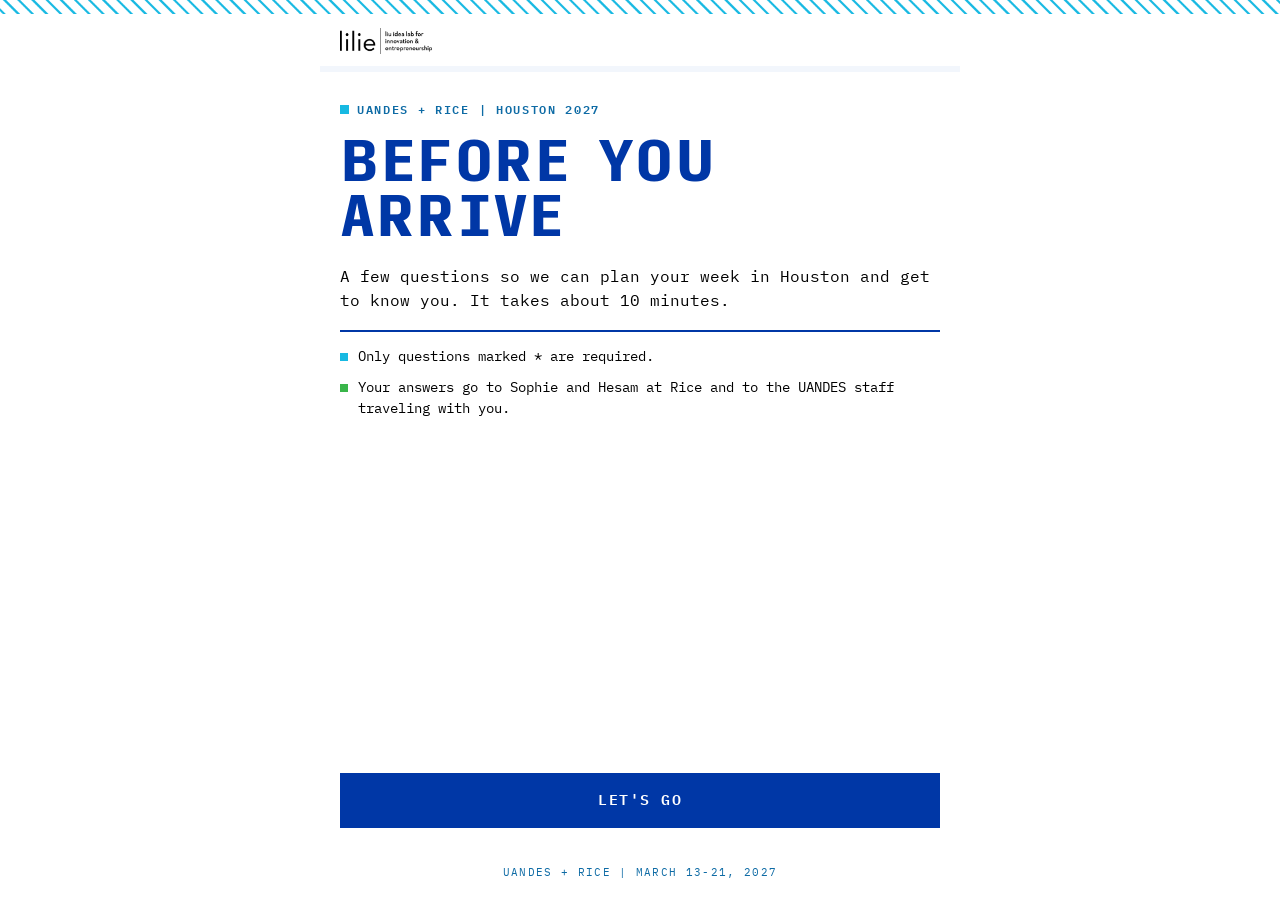
==== index.html @ a7459e4f "One row per student: Part 2 fills in the Part 1 row by response_id; bump cache to v7 Co-Authored-By:" ====
<!doctype html>
<html lang="en">
<head>
<meta charset="utf-8">
<meta name="viewport" content="width=device-width, initial-scale=1, viewport-fit=cover">
<meta name="robots" content="noindex, nofollow">
<title>UANDES + Rice: Before You Arrive</title>
<link rel="stylesheet" href="styles.css?v=7">
</head>
<body>
<div class="hatch"></div>
<header class="top">
  <img src="assets/logos/lilie-logo-black.png" alt="Lilie, Rice University">
  <span class="step-count"></span>
</header>
<div class="progress" aria-hidden="true"><div></div></div>
<main></main>
<footer class="foot">UANDES + Rice | March 13-21, 2027</footer>

<script>
window.SURVEY = {
  part: 1,
  followingCount: 13,   // Part 2 questions, so the counter reads 1 / 24
  section: 'Before you arrive', // small label above each Part 1 question
  lastButton: 'Next',   // Part 1 saves here, but the survey keeps going
  // Paste the Apps Script web app URL here after deploying (see README). Empty = preview mode.
  endpoint: 'https://script.google.com/macros/s/AKfycbxNyb_mRXpFgIN3GOKqruZxigO8lkxcNyaQHUfifzDai0SGBi0r84ZdmDY13q8i8tthpQ/exec',
  // YouTube embed URL for the hello video, e.g. https://www.youtube-nocookie.com/embed/VIDEO_ID . Empty = no video.
  videoUrl: '',
  welcome: {
    kicker: 'UANDES + Rice | Houston 2027',
    title: 'Before you arrive',
    lede: 'A few questions so we can plan your week in Houston and get to know you. It takes about 10 minutes.',
    facts: [
      'Only questions marked * are required.',
      'Your answers go to Sophie and Hesam at Rice and to the UANDES staff traveling with you.'
    ]
  },
  questions: [
    { id: 'full_name', type: 'text', required: true, title: "What's your first and last name?", autocomplete: 'name' },
    { id: 'call_me', type: 'text', title: 'What should we call you, and how do you say it?', placeholder: 'Example: Cami (KAH-mee)' },
    { id: 'whatsapp', type: 'tel', required: true, greet: true, title: "What's your WhatsApp number?", placeholder: '+56 9 ...', autocomplete: 'tel' },
    { id: 'linkedin', type: 'url', title: 'If you have a LinkedIn profile, share the link', placeholder: 'linkedin.com/in/...' },
    { id: 'phone_us', type: 'single', title: 'Will your phone work in the US without Wi-Fi?', options: ['Yes', 'Wi-Fi only', 'Not sure'] },
    { id: 'age', type: 'number', required: true, title: 'How old will you be on March 13, 2027?' },
    { id: 'food_needs', type: 'multi', required: true, title: 'Do you have any dietary considerations?', help: 'Pick all that apply.', options: ['None', 'Vegetarian', 'Vegan', 'No pork', 'Gluten-free', 'Lactose-free'], exclusive: ['None'], other: true },
    { id: 'snacks', type: 'text', title: 'What are your favorite snacks and drinks?' },
    { id: 'safety', type: 'long', required: true, title: 'Anything we need to know to keep you safe?', help: 'A serious allergy, an EpiPen, heat, or considerations around long periods of walking or standing. Write "none" if nothing.' },
    { id: 'photos', type: 'single', title: 'Is it OK if we take photos and video of you during the program?', options: ['Yes', 'Yes, but not on social media', 'No'] },
    { id: 'tshirt', type: 'single', grid: true, title: "What's your T-shirt size?", help: 'Bella+Canvas unisex, US sizing. <a href="https://www.bellacanvas.com/fit-size-charts" target="_blank" rel="noopener">See the size chart</a>.', options: ['XS', 'S', 'M', 'L', 'XL', '2XL'] }
  ],
  thanks: {
    title: name => name ? 'Halfway there, ' + name + '!' : 'Halfway there!',
    body: "Your answers so far are saved. Next up: a few questions to help us plan sessions and outings for you.",
    next: { href: 'part-2.html?from=1', label: 'Next' },
    // The "halfway" GIF between Part 1 and Part 2. Hidden until the file exists.
    gif: 'assets/gif-part1-halfway.gif',
    gifAlt: 'Sophie and Hesam cheering in the Lilie space at Rice'
  }
};
</script>
<script src="app.js?v=7"></script>
</body>
</html>
---- styles.css ----
/* UANDES intake survey. Lilie "Hatch" look: white ground, navy Input display, IBM Plex Mono body,
   cyan hatch band, small coloured squares, flat navy buttons, no rounded corners or shadows. */
@font-face { font-family: 'Input Sans Condensed'; src: url('assets/fonts/InputSansCondensed-Black.ttf') format('truetype'); font-weight: 900; font-display: swap; }
@font-face { font-family: 'IBM Plex Mono'; src: url('assets/fonts/ibm-plex-mono-latin-400-normal.woff2') format('woff2'); font-weight: 400; font-display: swap; }
@font-face { font-family: 'IBM Plex Mono'; src: url('assets/fonts/ibm-plex-mono-latin-500-normal.woff2') format('woff2'); font-weight: 500; font-display: swap; }
@font-face { font-family: 'IBM Plex Mono'; src: url('assets/fonts/ibm-plex-mono-latin-600-normal.woff2') format('woff2'); font-weight: 600; font-display: swap; }

:root {
  --navy: #0037A6; --cyan: #17B9E2; --mid-blue: #0E6BA5; --green: #39B54A;
  --yellow: #FFF200; --orange: #F15A29; --red: #EE243E;
  --white: #FFFFFF; --black: #000000; --line: #C9D3E6; --soft: #F2F6FC;
  --display: 'Input Sans Condensed', 'Arial Narrow', sans-serif;
  --mono: 'IBM Plex Mono', ui-monospace, monospace;
}
* { margin: 0; padding: 0; box-sizing: border-box; }
html, body { background: var(--white); color: var(--black); }
body { font-family: var(--mono); font-size: 16px; line-height: 1.5; min-height: 100vh; min-height: 100dvh; display: flex; flex-direction: column; }

.hatch { height: 14px; background: url('assets/texture/hatch-cyan.png') left top / 2400px 96px repeat-x; flex-shrink: 0; }
header.top { display: flex; align-items: center; justify-content: space-between; padding: 14px 20px 0; max-width: 640px; width: 100%; margin: 0 auto; }
header.top img { height: 26px; width: auto; display: block; }
.step-count { font-size: 12px; font-weight: 500; letter-spacing: 0.12em; text-transform: uppercase; color: var(--mid-blue); }

.progress { max-width: 640px; width: calc(100% - 40px); margin: 12px auto 0; height: 6px; background: var(--soft); }
.progress > div { height: 100%; width: 0; background: var(--navy); transition: width 0.25s ease; }

main { flex: 1; width: 100%; max-width: 640px; margin: 0 auto; padding: 28px 20px 24px; display: flex; flex-direction: column; }
.screen { display: flex; flex-direction: column; gap: 18px; animation: in 0.2s ease; }
@keyframes in { from { opacity: 0; transform: translateY(6px); } to { opacity: 1; transform: none; } }
@media (prefers-reduced-motion: reduce) { .screen { animation: none; } .progress > div { transition: none; } }

.kicker { display: flex; align-items: center; gap: 8px; font-size: 12px; font-weight: 600; letter-spacing: 0.14em; text-transform: uppercase; color: var(--mid-blue); }
.kicker .sq { width: 9px; height: 9px; display: inline-block; }
h1, h2 { font-family: var(--display); font-weight: 900; text-transform: uppercase; color: var(--navy); line-height: 0.98; letter-spacing: 0.01em; }
h1 { font-size: clamp(36px, 10vw, 56px); }
h2 { font-size: clamp(24px, 6.4vw, 38px); }
.req { color: var(--red); }
p.lede { font-size: 16px; }
p.help { font-size: 14px; color: #333; }
p.help a, p.lede a { color: var(--navy); font-weight: 600; }

.facts { list-style: none; display: flex; flex-direction: column; gap: 10px; border-top: 2px solid var(--navy); padding-top: 14px; font-size: 14px; }
.facts li { display: flex; gap: 10px; }
.facts li::before { content: ""; width: 8px; height: 8px; background: var(--cyan); flex-shrink: 0; margin-top: 7px; }
.facts li:nth-child(2)::before { background: var(--green); }
.facts li:nth-child(3)::before { background: var(--orange); }

.video { position: relative; width: 100%; aspect-ratio: 16 / 9; background: var(--soft); }
.video iframe { position: absolute; inset: 0; width: 100%; height: 100%; border: 0; }

input[type=text], input[type=tel], input[type=url], input[type=number], textarea {
  width: 100%; font: inherit; font-size: 17px; padding: 14px; border: 2px solid var(--line); border-radius: 0; background: var(--white); color: var(--black); -webkit-appearance: none; appearance: none;
}
textarea { min-height: 120px; resize: vertical; }
input:focus, textarea:focus { outline: none; border-color: var(--navy); }

.choices { display: flex; flex-direction: column; gap: 10px; }
.choice { display: flex; align-items: center; gap: 12px; padding: 14px; border: 2px solid var(--line); cursor: pointer; font-size: 16px; user-select: none; }
.choice input { position: absolute; opacity: 0; pointer-events: none; }
.choice .box { width: 20px; height: 20px; border: 2px solid var(--navy); flex-shrink: 0; display: grid; place-items: center; }
.choice.on { border-color: var(--navy); background: var(--soft); }
.choice.on .box { background: var(--navy); }
.choice.on .box::after { content: ""; width: 8px; height: 8px; background: var(--white); }
.choice:focus-within { outline: 3px solid var(--cyan); outline-offset: 1px; }
.choices.grid { display: grid; grid-template-columns: repeat(3, 1fr); }
.choices.grid .choice { justify-content: center; }
.choices.grid .choice .box { display: none; }
.other-input { margin-top: 2px; }

.error { color: var(--red); font-size: 14px; font-weight: 600; min-height: 1em; }

nav.actions { display: flex; gap: 10px; margin-top: auto; padding-top: 24px; }
button, a.button { font: inherit; text-decoration: none; text-align: center; display: inline-block; font-weight: 600; font-size: 15px; letter-spacing: 0.1em; text-transform: uppercase; border: 0; border-radius: 0; cursor: pointer; padding: 16px 20px; }
button.primary, a.button.primary { background: var(--navy); color: var(--white); flex: 1; }
button.primary:disabled { opacity: 0.6; cursor: default; }
button.ghost { background: var(--white); color: var(--navy); border: 2px solid var(--navy); }
button:focus-visible { outline: 3px solid var(--cyan); outline-offset: 2px; }

.squares { display: flex; gap: 14px; }
.squares span { width: 14px; height: 14px; display: block; }
footer.foot { text-align: center; font-size: 11px; letter-spacing: 0.12em; text-transform: uppercase; color: var(--mid-blue); padding: 12px 20px 20px; }
.preview-banner { background: var(--yellow); color: var(--black); font-size: 12px; font-weight: 600; text-align: center; padding: 6px 12px; letter-spacing: 0.06em; }

.thanks-gif { width: 100%; height: auto; display: block; border: 2px solid var(--navy); }
.confetti { position: fixed; inset: 0; pointer-events: none; overflow: hidden; z-index: 50; }
.confetti span { position: absolute; top: -20px; display: block; animation-name: fall; animation-timing-function: cubic-bezier(.25,.6,.4,1); animation-fill-mode: forwards; }
@keyframes fall { to { transform: translate(var(--drift), 105vh) rotate(var(--spin)); } }

.scale { display: grid; grid-template-columns: repeat(11, 1fr); gap: 4px; }
.scale-btn { padding: 14px 0; font-size: 15px; min-width: 0; letter-spacing: 0; background: var(--white); color: var(--navy); border: 2px solid var(--line); }
.scale-btn.on { background: var(--navy); color: var(--white); border-color: var(--navy); }
.scale-ends { display: flex; justify-content: space-between; margin-top: 10px; font-size: 13px; color: var(--mid-blue); font-weight: 500; }
.choices .hint { font-size: 13px; color: var(--mid-blue); }

/* Questions read in sentence case: long questions in all caps were hard to read.
   Big screen titles (welcome, halfway, thank you) stay in caps. */
h2 { text-transform: none; font-size: clamp(23px, 6vw, 34px); line-height: 1.12; letter-spacing: 0; }
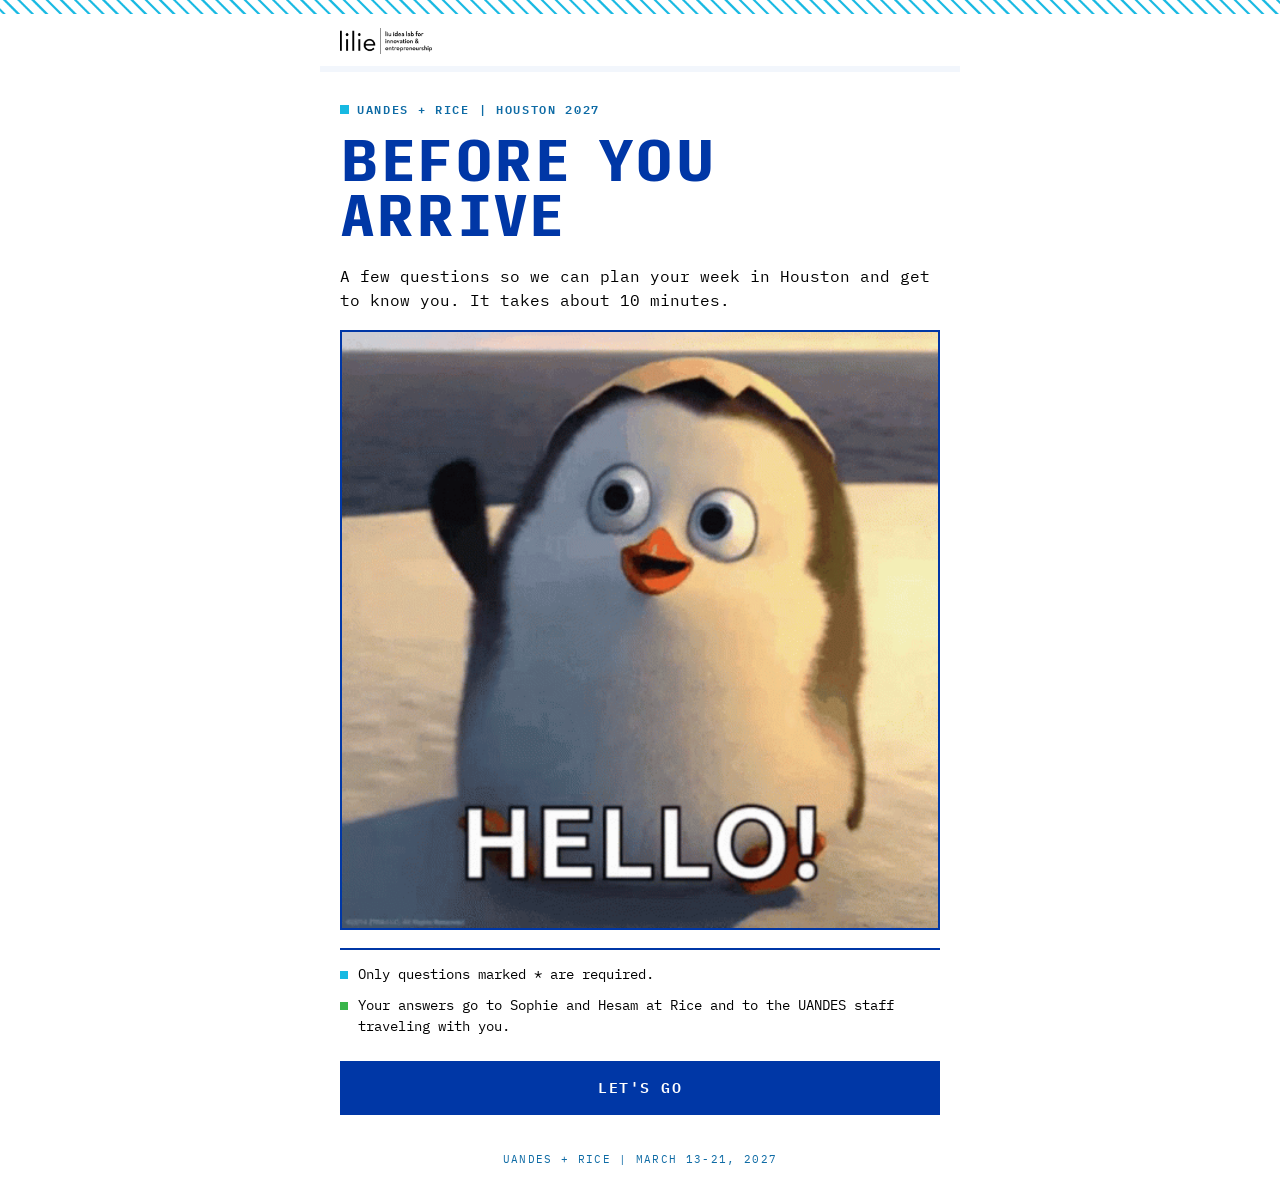
==== commit 0f485295: "Move penguin hello GIF to the Part 1 welcome screen; final screen keeps confetti + countdown Co-Auth" ====
--- a/index.html
+++ b/index.html
@@ -5,7 +5,7 @@
 <meta name="viewport" content="width=device-width, initial-scale=1, viewport-fit=cover">
 <meta name="robots" content="noindex, nofollow">
 <title>UANDES + Rice: Before You Arrive</title>
-<link rel="stylesheet" href="styles.css?v=7">
+<link rel="stylesheet" href="styles.css?v=9">
 </head>
 <body>
 <div class="hatch"></div>
@@ -31,6 +31,8 @@
     kicker: 'UANDES + Rice | Houston 2027',
     title: 'Before you arrive',
     lede: 'A few questions so we can plan your week in Houston and get to know you. It takes about 10 minutes.',
+    gif: 'assets/gif-welcome-hello.gif',
+    gifAlt: 'A baby penguin in an eggshell hat saying hello',
     facts: [
       'Only questions marked * are required.',
       'Your answers go to Sophie and Hesam at Rice and to the UANDES staff traveling with you.'
@@ -45,7 +47,7 @@
     { id: 'age', type: 'number', required: true, title: 'How old will you be on March 13, 2027?' },
     { id: 'food_needs', type: 'multi', required: true, title: 'Do you have any dietary considerations?', help: 'Pick all that apply.', options: ['None', 'Vegetarian', 'Vegan', 'No pork', 'Gluten-free', 'Lactose-free'], exclusive: ['None'], other: true },
     { id: 'snacks', type: 'text', title: 'What are your favorite snacks and drinks?' },
-    { id: 'safety', type: 'long', required: true, title: 'Anything we need to know to keep you safe?', help: 'A serious allergy, an EpiPen, heat, or considerations around long periods of walking or standing. Write "none" if nothing.' },
+    { id: 'safety', type: 'long', required: true, title: 'Any health needs we should plan around?', help: 'A serious allergy, an EpiPen, heat, or considerations around long periods of walking or standing. Write "none" if nothing.' },
     { id: 'photos', type: 'single', title: 'Is it OK if we take photos and video of you during the program?', options: ['Yes', 'Yes, but not on social media', 'No'] },
     { id: 'tshirt', type: 'single', grid: true, title: "What's your T-shirt size?", help: 'Bella+Canvas unisex, US sizing. <a href="https://www.bellacanvas.com/fit-size-charts" target="_blank" rel="noopener">See the size chart</a>.', options: ['XS', 'S', 'M', 'L', 'XL', '2XL'] }
   ],
@@ -55,10 +57,10 @@
     next: { href: 'part-2.html?from=1', label: 'Next' },
     // The "halfway" GIF between Part 1 and Part 2. Hidden until the file exists.
     gif: 'assets/gif-part1-halfway.gif',
-    gifAlt: 'Sophie and Hesam cheering in the Lilie space at Rice'
+    gifAlt: 'A fluffy white dog in a car window, with a thumbs up'
   }
 };
 </script>
-<script src="app.js?v=7"></script>
+<script src="app.js?v=10"></script>
 </body>
 </html>
--- a/styles.css
+++ b/styles.css
@@ -61,6 +61,7 @@
 .choice.on { border-color: var(--navy); background: var(--soft); }
 .choice.on .box { background: var(--navy); }
 .choice.on .box::after { content: ""; width: 8px; height: 8px; background: var(--white); }
+.choices[role="radiogroup"] .box, .choices[role="radiogroup"] .choice.on .box::after { border-radius: 50%; }
 .choice:focus-within { outline: 3px solid var(--cyan); outline-offset: 1px; }
 .choices.grid { display: grid; grid-template-columns: repeat(3, 1fr); }
 .choices.grid .choice { justify-content: center; }
@@ -95,3 +96,8 @@
 /* Questions read in sentence case: long questions in all caps were hard to read.
    Big screen titles (welcome, halfway, thank you) stay in caps. */
 h2 { text-transform: none; font-size: clamp(23px, 6vw, 34px); line-height: 1.12; letter-spacing: 0; }
+
+.countdown { margin: 22px 0 4px; text-align: center; border: 2px solid var(--navy); padding: 14px 12px; }
+.countdown-num { display: block; font-size: 56px; line-height: 1; font-weight: 700; color: var(--navy); }
+.countdown-label { display: block; margin-top: 6px; font-family: 'IBM Plex Mono', monospace; font-size: 13px; letter-spacing: .08em; text-transform: uppercase; }
+.confetti-again { margin: 0 auto; }
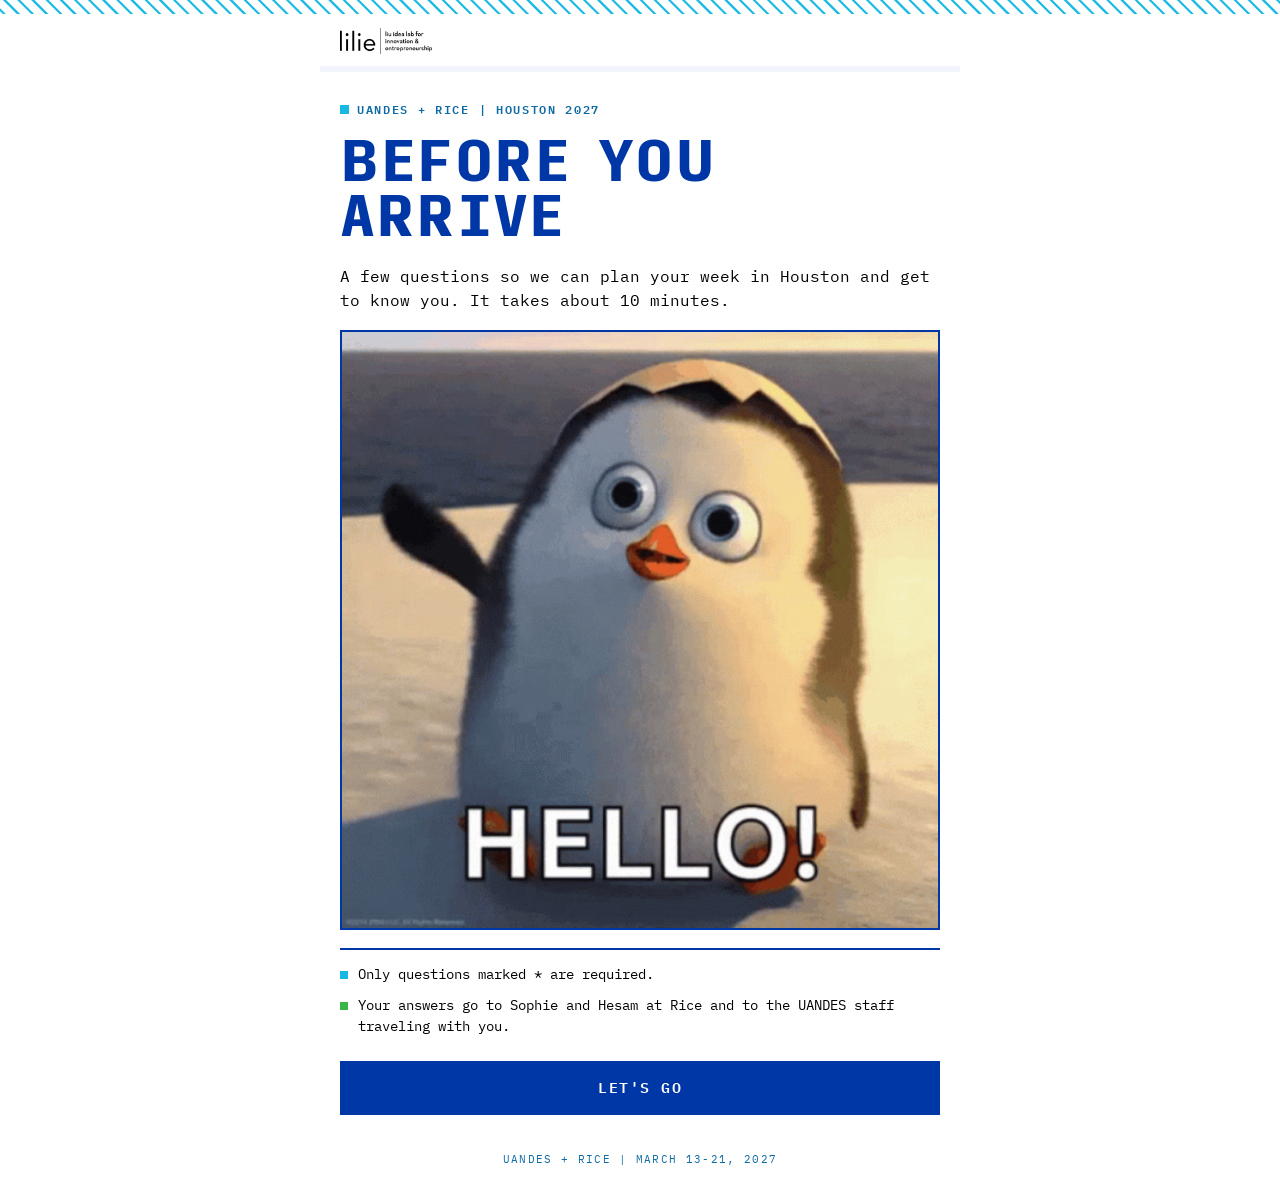
==== commit 900b8aa4: "Final screen: 'Thank you!' square that cycles through the Lilie palette; cache v11 Co-Authored-By: C" ====
--- a/index.html
+++ b/index.html
@@ -5,7 +5,7 @@
 <meta name="viewport" content="width=device-width, initial-scale=1, viewport-fit=cover">
 <meta name="robots" content="noindex, nofollow">
 <title>UANDES + Rice: Before You Arrive</title>
-<link rel="stylesheet" href="styles.css?v=9">
+<link rel="stylesheet" href="styles.css?v=10">
 </head>
 <body>
 <div class="hatch"></div>
@@ -61,6 +61,6 @@
   }
 };
 </script>
-<script src="app.js?v=10"></script>
+<script src="app.js?v=11"></script>
 </body>
 </html>
--- a/styles.css
+++ b/styles.css
@@ -101,3 +101,17 @@
 .countdown-num { display: block; font-size: 56px; line-height: 1; font-weight: 700; color: var(--navy); }
 .countdown-label { display: block; margin-top: 6px; font-family: 'IBM Plex Mono', monospace; font-size: 13px; letter-spacing: .08em; text-transform: uppercase; }
 .confetti-again { margin: 0 auto; }
+
+/* Final screen: a square that cycles through the Lilie palette, like a GIF */
+.color-card { aspect-ratio: 1 / 1; display: flex; align-items: center; justify-content: center; text-align: center; padding: 20px; border: 2px solid var(--navy); background: var(--navy); color: var(--white); animation: lilie-cycle 4.2s steps(1, end) infinite; }
+.color-card span { font-family: var(--display); font-weight: 900; font-size: clamp(48px, 16vw, 96px); line-height: .95; text-transform: uppercase; }
+@keyframes lilie-cycle {
+  0%      { background: var(--navy);     color: var(--white); }
+  14.28%  { background: var(--cyan);     color: var(--navy); }
+  28.57%  { background: var(--green);    color: var(--white); }
+  42.85%  { background: var(--yellow);   color: var(--navy); }
+  57.14%  { background: var(--orange);   color: var(--white); }
+  71.42%  { background: var(--red);      color: var(--white); }
+  85.71%  { background: var(--mid-blue); color: var(--white); }
+}
+@media (prefers-reduced-motion: reduce) { .color-card { animation: none; } }
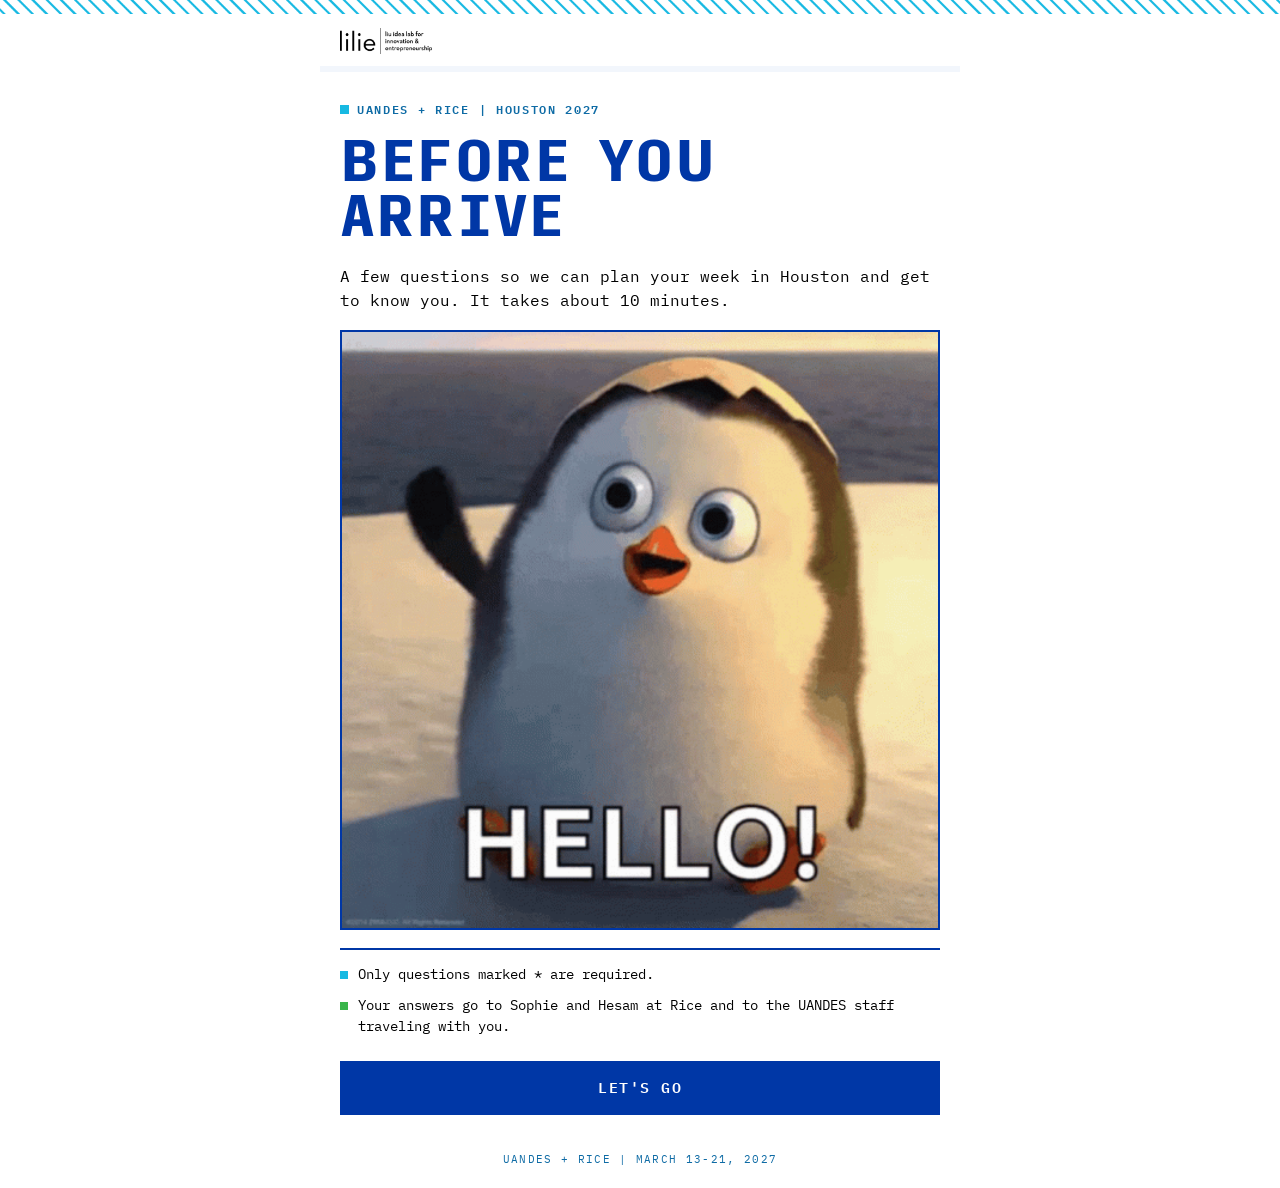
==== commit 4efd62bc: "Thank-you color card at 1/3 height so countdown + button sit above the fold; css v11 Co-Authored-By:" ====
--- a/index.html
+++ b/index.html
@@ -5,7 +5,7 @@
 <meta name="viewport" content="width=device-width, initial-scale=1, viewport-fit=cover">
 <meta name="robots" content="noindex, nofollow">
 <title>UANDES + Rice: Before You Arrive</title>
-<link rel="stylesheet" href="styles.css?v=10">
+<link rel="stylesheet" href="styles.css?v=11">
 </head>
 <body>
 <div class="hatch"></div>
--- a/styles.css
+++ b/styles.css
@@ -103,8 +103,8 @@
 .confetti-again { margin: 0 auto; }
 
 /* Final screen: a square that cycles through the Lilie palette, like a GIF */
-.color-card { aspect-ratio: 1 / 1; display: flex; align-items: center; justify-content: center; text-align: center; padding: 20px; border: 2px solid var(--navy); background: var(--navy); color: var(--white); animation: lilie-cycle 4.2s steps(1, end) infinite; }
-.color-card span { font-family: var(--display); font-weight: 900; font-size: clamp(48px, 16vw, 96px); line-height: .95; text-transform: uppercase; }
+.color-card { aspect-ratio: 3 / 1; display: flex; align-items: center; justify-content: center; text-align: center; padding: 8px 16px; border: 2px solid var(--navy); background: var(--navy); color: var(--white); animation: lilie-cycle 4.2s steps(1, end) infinite; }
+.color-card span { font-family: var(--display); font-weight: 900; font-size: clamp(32px, 10vw, 64px); line-height: 1; text-transform: uppercase; }
 @keyframes lilie-cycle {
   0%      { background: var(--navy);     color: var(--white); }
   14.28%  { background: var(--cyan);     color: var(--navy); }
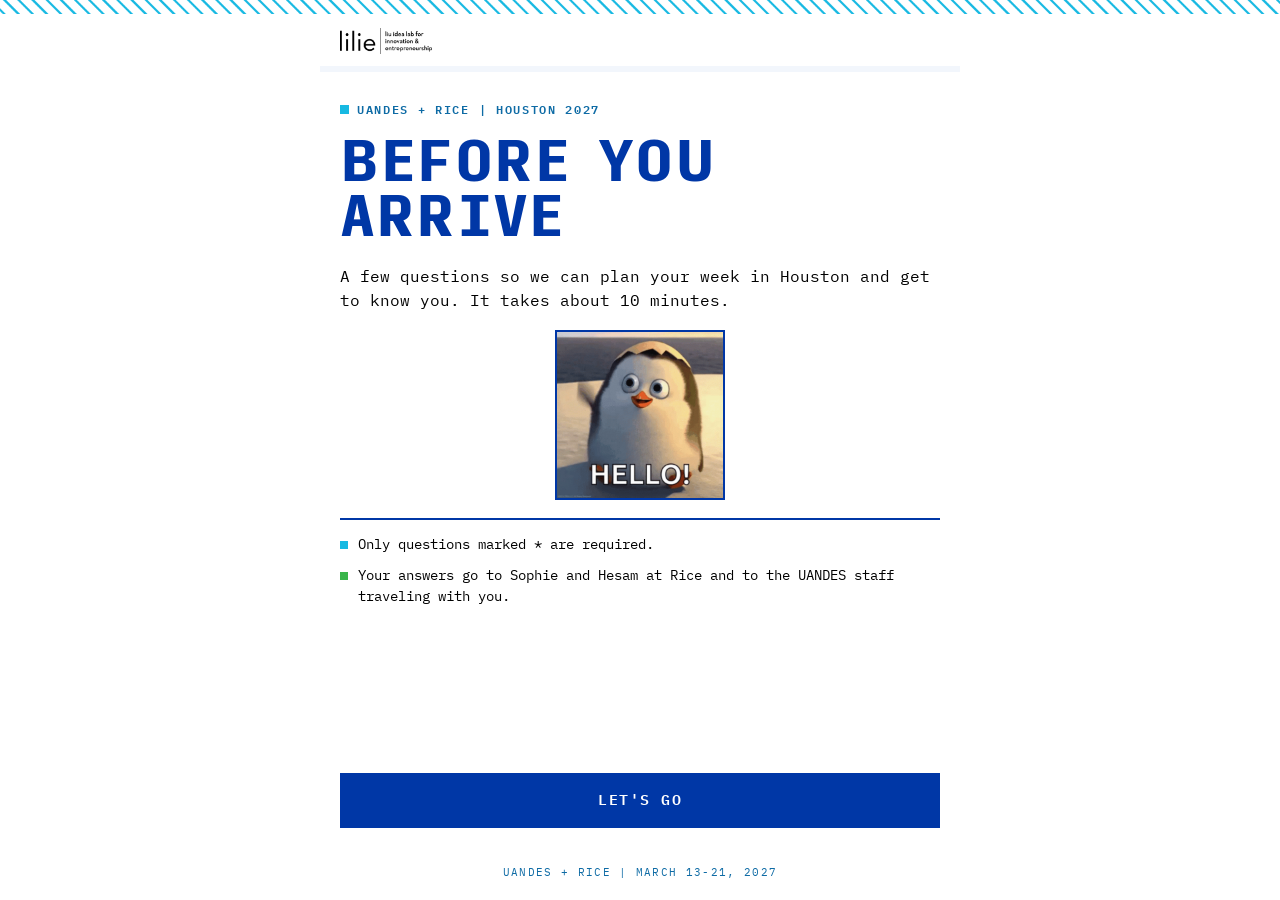
==== commit 7115abac: "Cap GIF heights (welcome smaller) so the action button stays above the fold; cache v12/v13 Co-Author" ====
--- a/index.html
+++ b/index.html
@@ -5,7 +5,7 @@
 <meta name="viewport" content="width=device-width, initial-scale=1, viewport-fit=cover">
 <meta name="robots" content="noindex, nofollow">
 <title>UANDES + Rice: Before You Arrive</title>
-<link rel="stylesheet" href="styles.css?v=11">
+<link rel="stylesheet" href="styles.css?v=13">
 </head>
 <body>
 <div class="hatch"></div>
@@ -61,6 +61,6 @@
   }
 };
 </script>
-<script src="app.js?v=11"></script>
+<script src="app.js?v=12"></script>
 </body>
 </html>
--- a/styles.css
+++ b/styles.css
@@ -82,7 +82,7 @@
 footer.foot { text-align: center; font-size: 11px; letter-spacing: 0.12em; text-transform: uppercase; color: var(--mid-blue); padding: 12px 20px 20px; }
 .preview-banner { background: var(--yellow); color: var(--black); font-size: 12px; font-weight: 600; text-align: center; padding: 6px 12px; letter-spacing: 0.06em; }
 
-.thanks-gif { width: 100%; height: auto; display: block; border: 2px solid var(--navy); }
+.thanks-gif { width: auto; max-width: 100%; height: auto; max-height: min(28vh, 240px); display: block; margin: 0 auto; border: 2px solid var(--navy); }
 .confetti { position: fixed; inset: 0; pointer-events: none; overflow: hidden; z-index: 50; }
 .confetti span { position: absolute; top: -20px; display: block; animation-name: fall; animation-timing-function: cubic-bezier(.25,.6,.4,1); animation-fill-mode: forwards; }
 @keyframes fall { to { transform: translate(var(--drift), 105vh) rotate(var(--spin)); } }
@@ -115,3 +115,4 @@
   85.71%  { background: var(--mid-blue); color: var(--white); }
 }
 @media (prefers-reduced-motion: reduce) { .color-card { animation: none; } }
+.welcome-gif { max-height: min(20vh, 170px); }
